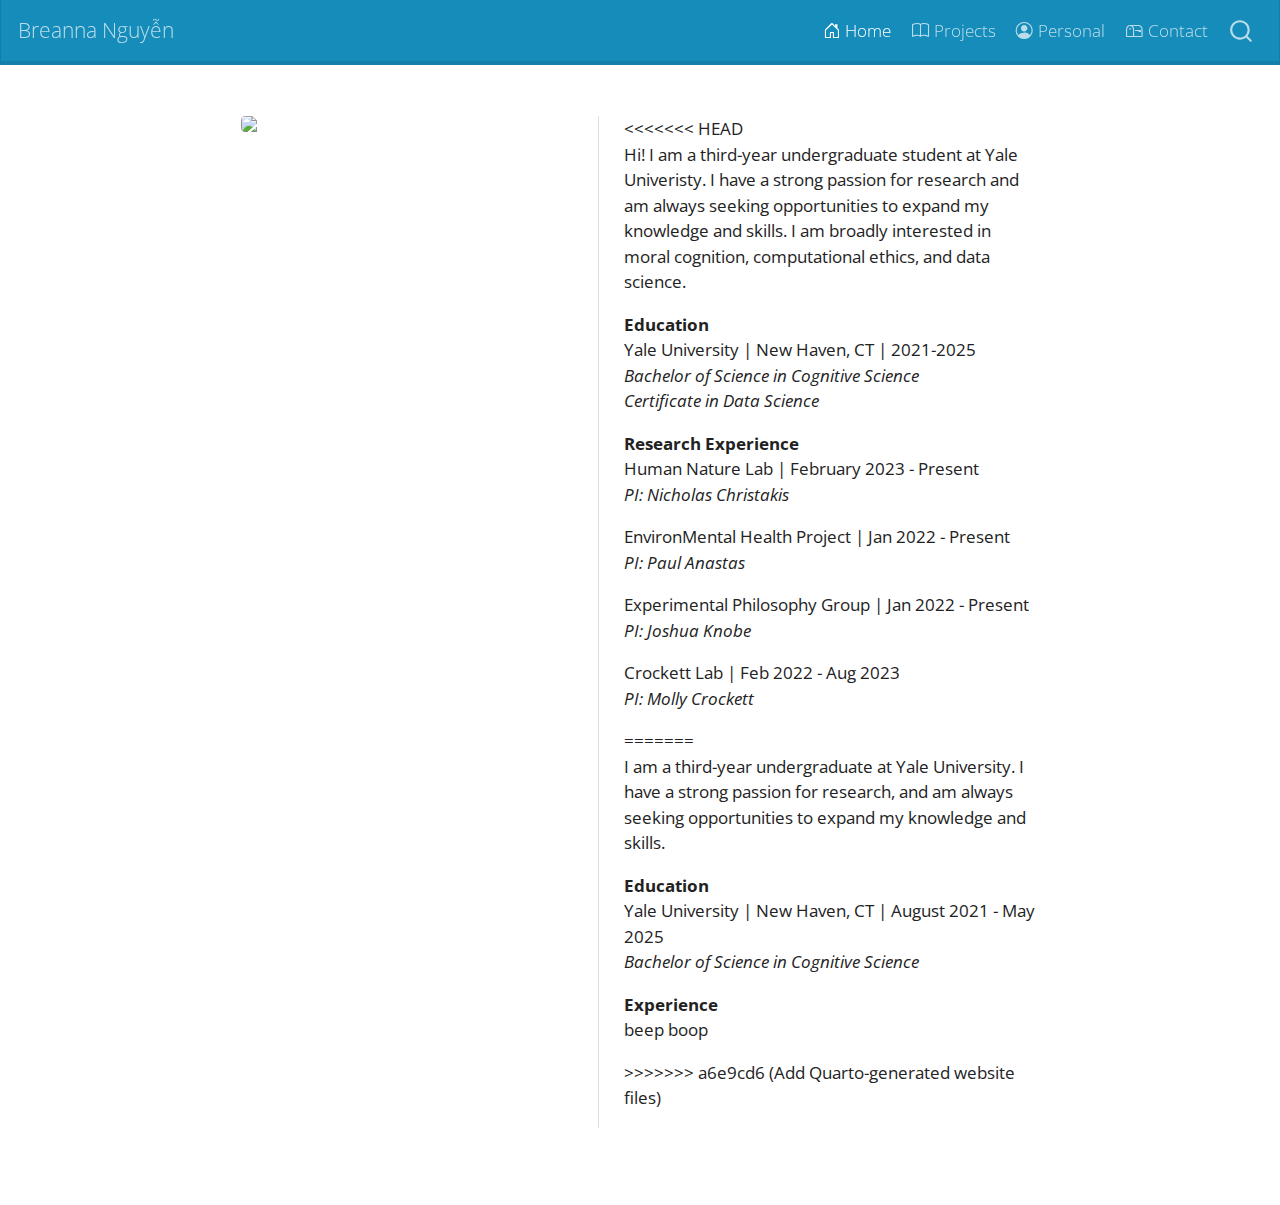
==== docs/index.html @ d38f8ed7 "Update website" ====
<!DOCTYPE html>
<html xmlns="http://www.w3.org/1999/xhtml" lang="en" xml:lang="en"><head>

<meta charset="utf-8">
<meta name="generator" content="quarto-1.3.361">

<meta name="viewport" content="width=device-width, initial-scale=1.0, user-scalable=yes">


<title>Breanna Nguyễn</title>
<style>
code{white-space: pre-wrap;}
span.smallcaps{font-variant: small-caps;}
div.columns{display: flex; gap: min(4vw, 1.5em);}
div.column{flex: auto; overflow-x: auto;}
div.hanging-indent{margin-left: 1.5em; text-indent: -1.5em;}
ul.task-list{list-style: none;}
ul.task-list li input[type="checkbox"] {
  width: 0.8em;
  margin: 0 0.8em 0.2em -1em; /* quarto-specific, see https://github.com/quarto-dev/quarto-cli/issues/4556 */ 
  vertical-align: middle;
}
</style>


<script src="site_libs/quarto-nav/quarto-nav.js"></script>
<script src="site_libs/quarto-nav/headroom.min.js"></script>
<script src="site_libs/clipboard/clipboard.min.js"></script>
<script src="site_libs/quarto-search/autocomplete.umd.js"></script>
<script src="site_libs/quarto-search/fuse.min.js"></script>
<script src="site_libs/quarto-search/quarto-search.js"></script>
<meta name="quarto:offset" content="./">
<link href="./favicon.png" rel="icon" type="image/png">
<script src="site_libs/quarto-html/quarto.js"></script>
<script src="site_libs/quarto-html/popper.min.js"></script>
<script src="site_libs/quarto-html/tippy.umd.min.js"></script>
<link href="site_libs/quarto-html/tippy.css" rel="stylesheet">
<link href="site_libs/quarto-html/quarto-syntax-highlighting.css" rel="stylesheet" id="quarto-text-highlighting-styles">
<script src="site_libs/bootstrap/bootstrap.min.js"></script>
<link href="site_libs/bootstrap/bootstrap-icons.css" rel="stylesheet">
<link href="site_libs/bootstrap/bootstrap.min.css" rel="stylesheet" id="quarto-bootstrap" data-mode="light">
<script id="quarto-search-options" type="application/json">{
  "location": "navbar",
  "copy-button": false,
  "collapse-after": 3,
  "panel-placement": "end",
  "type": "overlay",
  "limit": 20,
  "language": {
    "search-no-results-text": "No results",
    "search-matching-documents-text": "matching documents",
    "search-copy-link-title": "Copy link to search",
    "search-hide-matches-text": "Hide additional matches",
    "search-more-match-text": "more match in this document",
    "search-more-matches-text": "more matches in this document",
    "search-clear-button-title": "Clear",
    "search-detached-cancel-button-title": "Cancel",
    "search-submit-button-title": "Submit",
    "search-label": "Search"
  }
}</script>
<style>html{ scroll-behavior: smooth; }</style>


</head>

<body class="nav-fixed fullcontent">

<div id="quarto-search-results"></div>
  <header id="quarto-header" class="headroom fixed-top">
    <nav class="navbar navbar-expand-lg navbar-dark ">
      <div class="navbar-container container-fluid">
      <div class="navbar-brand-container">
    <a class="navbar-brand" href="./index.html">
    <span class="navbar-title">Breanna Nguyễn</span>
    </a>
  </div>
            <div id="quarto-search" class="" title="Search"></div>
          <button class="navbar-toggler" type="button" data-bs-toggle="collapse" data-bs-target="#navbarCollapse" aria-controls="navbarCollapse" aria-expanded="false" aria-label="Toggle navigation" onclick="if (window.quartoToggleHeadroom) { window.quartoToggleHeadroom(); }">
  <span class="navbar-toggler-icon"></span>
</button>
          <div class="collapse navbar-collapse" id="navbarCollapse">
            <ul class="navbar-nav navbar-nav-scroll ms-auto">
  <li class="nav-item">
    <a class="nav-link active" href="./index.html" rel="" target="" aria-current="page"><i class="bi bi-house-door" role="img">
</i> 
 <span class="menu-text">Home</span></a>
  </li>  
  <li class="nav-item">
    <a class="nav-link" href="./projects.html" rel="" target=""><i class="bi bi-book" role="img">
</i> 
 <span class="menu-text">Projects</span></a>
  </li>  
  <li class="nav-item">
    <a class="nav-link" href="./personal.html" rel="" target=""><i class="bi bi-person-circle" role="img">
</i> 
 <span class="menu-text">Personal</span></a>
  </li>  
  <li class="nav-item">
    <a class="nav-link" href="./contact.html" rel="" target=""><i class="bi bi-mailbox" role="img">
</i> 
 <span class="menu-text">Contact</span></a>
  </li>  
</ul>
            <div class="quarto-navbar-tools">
</div>
          </div> <!-- /navcollapse -->
      </div> <!-- /container-fluid -->
    </nav>
</header>
<!-- content -->
<div id="quarto-content" class="quarto-container page-columns page-rows-contents page-layout-article page-navbar">
<!-- sidebar -->
<!-- margin-sidebar -->
    
<!-- main -->
<div class="quarto-about-trestles">
  <div class="about-entity">
    <img src="me.jpg" class="about-image
  rounded " style="width: 20em;">
  </div>
  <div class="about-contents"><main class="content" id="quarto-document-content">
<<<<<<< HEAD
<p>Hi! I am a third-year undergraduate student at Yale Univeristy. I have a strong passion for research and am always seeking opportunities to expand my knowledge and skills. I am broadly interested in moral cognition, computational ethics, and data science.</p>
<p><strong>Education</strong><br>
Yale University | New Haven, CT | 2021-2025<br>
<em>Bachelor of Science in Cognitive Science</em><br>
<em>Certificate in Data Science</em></p>
<p><strong>Research Experience</strong><br>
Human Nature Lab | February 2023 - Present<br>
<em>PI: Nicholas Christakis</em></p>
<p>EnvironMental Health Project | Jan 2022 - Present<br>
<em>PI: Paul Anastas</em></p>
<p>Experimental Philosophy Group | Jan 2022 - Present<br>
<em>PI: Joshua Knobe</em></p>
<p>Crockett Lab | Feb 2022 - Aug 2023<br>
<em>PI: Molly Crockett</em></p>
=======
<p>I am a third-year undergraduate at Yale University. I have a strong passion for research, and am always seeking opportunities to expand my knowledge and skills.</p>
<p><strong>Education</strong><br>
Yale University | New Haven, CT | August 2021 - May 2025<br>
<em>Bachelor of Science in Cognitive Science</em></p>
<p><strong>Experience</strong><br>
beep boop</p>
>>>>>>> a6e9cd6 (Add Quarto-generated website files)


</main></div>
</div>
 <!-- /main -->
<script id="quarto-html-after-body" type="application/javascript">
window.document.addEventListener("DOMContentLoaded", function (event) {
  const toggleBodyColorMode = (bsSheetEl) => {
    const mode = bsSheetEl.getAttribute("data-mode");
    const bodyEl = window.document.querySelector("body");
    if (mode === "dark") {
      bodyEl.classList.add("quarto-dark");
      bodyEl.classList.remove("quarto-light");
    } else {
      bodyEl.classList.add("quarto-light");
      bodyEl.classList.remove("quarto-dark");
    }
  }
  const toggleBodyColorPrimary = () => {
    const bsSheetEl = window.document.querySelector("link#quarto-bootstrap");
    if (bsSheetEl) {
      toggleBodyColorMode(bsSheetEl);
    }
  }
  toggleBodyColorPrimary();  
  const isCodeAnnotation = (el) => {
    for (const clz of el.classList) {
      if (clz.startsWith('code-annotation-')) {                     
        return true;
      }
    }
    return false;
  }
  const clipboard = new window.ClipboardJS('.code-copy-button', {
    text: function(trigger) {
      const codeEl = trigger.previousElementSibling.cloneNode(true);
      for (const childEl of codeEl.children) {
        if (isCodeAnnotation(childEl)) {
          childEl.remove();
        }
      }
      return codeEl.innerText;
    }
  });
  clipboard.on('success', function(e) {
    // button target
    const button = e.trigger;
    // don't keep focus
    button.blur();
    // flash "checked"
    button.classList.add('code-copy-button-checked');
    var currentTitle = button.getAttribute("title");
    button.setAttribute("title", "Copied!");
    let tooltip;
    if (window.bootstrap) {
      button.setAttribute("data-bs-toggle", "tooltip");
      button.setAttribute("data-bs-placement", "left");
      button.setAttribute("data-bs-title", "Copied!");
      tooltip = new bootstrap.Tooltip(button, 
        { trigger: "manual", 
          customClass: "code-copy-button-tooltip",
          offset: [0, -8]});
      tooltip.show();    
    }
    setTimeout(function() {
      if (tooltip) {
        tooltip.hide();
        button.removeAttribute("data-bs-title");
        button.removeAttribute("data-bs-toggle");
        button.removeAttribute("data-bs-placement");
      }
      button.setAttribute("title", currentTitle);
      button.classList.remove('code-copy-button-checked');
    }, 1000);
    // clear code selection
    e.clearSelection();
  });
  function tippyHover(el, contentFn) {
    const config = {
      allowHTML: true,
      content: contentFn,
      maxWidth: 500,
      delay: 100,
      arrow: false,
      appendTo: function(el) {
          return el.parentElement;
      },
      interactive: true,
      interactiveBorder: 10,
      theme: 'quarto',
      placement: 'bottom-start'
    };
    window.tippy(el, config); 
  }
  const noterefs = window.document.querySelectorAll('a[role="doc-noteref"]');
  for (var i=0; i<noterefs.length; i++) {
    const ref = noterefs[i];
    tippyHover(ref, function() {
      // use id or data attribute instead here
      let href = ref.getAttribute('data-footnote-href') || ref.getAttribute('href');
      try { href = new URL(href).hash; } catch {}
      const id = href.replace(/^#\/?/, "");
      const note = window.document.getElementById(id);
      return note.innerHTML;
    });
  }
      let selectedAnnoteEl;
      const selectorForAnnotation = ( cell, annotation) => {
        let cellAttr = 'data-code-cell="' + cell + '"';
        let lineAttr = 'data-code-annotation="' +  annotation + '"';
        const selector = 'span[' + cellAttr + '][' + lineAttr + ']';
        return selector;
      }
      const selectCodeLines = (annoteEl) => {
        const doc = window.document;
        const targetCell = annoteEl.getAttribute("data-target-cell");
        const targetAnnotation = annoteEl.getAttribute("data-target-annotation");
        const annoteSpan = window.document.querySelector(selectorForAnnotation(targetCell, targetAnnotation));
        const lines = annoteSpan.getAttribute("data-code-lines").split(",");
        const lineIds = lines.map((line) => {
          return targetCell + "-" + line;
        })
        let top = null;
        let height = null;
        let parent = null;
        if (lineIds.length > 0) {
            //compute the position of the single el (top and bottom and make a div)
            const el = window.document.getElementById(lineIds[0]);
            top = el.offsetTop;
            height = el.offsetHeight;
            parent = el.parentElement.parentElement;
          if (lineIds.length > 1) {
            const lastEl = window.document.getElementById(lineIds[lineIds.length - 1]);
            const bottom = lastEl.offsetTop + lastEl.offsetHeight;
            height = bottom - top;
          }
          if (top !== null && height !== null && parent !== null) {
            // cook up a div (if necessary) and position it 
            let div = window.document.getElementById("code-annotation-line-highlight");
            if (div === null) {
              div = window.document.createElement("div");
              div.setAttribute("id", "code-annotation-line-highlight");
              div.style.position = 'absolute';
              parent.appendChild(div);
            }
            div.style.top = top - 2 + "px";
            div.style.height = height + 4 + "px";
            let gutterDiv = window.document.getElementById("code-annotation-line-highlight-gutter");
            if (gutterDiv === null) {
              gutterDiv = window.document.createElement("div");
              gutterDiv.setAttribute("id", "code-annotation-line-highlight-gutter");
              gutterDiv.style.position = 'absolute';
              const codeCell = window.document.getElementById(targetCell);
              const gutter = codeCell.querySelector('.code-annotation-gutter');
              gutter.appendChild(gutterDiv);
            }
            gutterDiv.style.top = top - 2 + "px";
            gutterDiv.style.height = height + 4 + "px";
          }
          selectedAnnoteEl = annoteEl;
        }
      };
      const unselectCodeLines = () => {
        const elementsIds = ["code-annotation-line-highlight", "code-annotation-line-highlight-gutter"];
        elementsIds.forEach((elId) => {
          const div = window.document.getElementById(elId);
          if (div) {
            div.remove();
          }
        });
        selectedAnnoteEl = undefined;
      };
      // Attach click handler to the DT
      const annoteDls = window.document.querySelectorAll('dt[data-target-cell]');
      for (const annoteDlNode of annoteDls) {
        annoteDlNode.addEventListener('click', (event) => {
          const clickedEl = event.target;
          if (clickedEl !== selectedAnnoteEl) {
            unselectCodeLines();
            const activeEl = window.document.querySelector('dt[data-target-cell].code-annotation-active');
            if (activeEl) {
              activeEl.classList.remove('code-annotation-active');
            }
            selectCodeLines(clickedEl);
            clickedEl.classList.add('code-annotation-active');
          } else {
            // Unselect the line
            unselectCodeLines();
            clickedEl.classList.remove('code-annotation-active');
          }
        });
      }
  const findCites = (el) => {
    const parentEl = el.parentElement;
    if (parentEl) {
      const cites = parentEl.dataset.cites;
      if (cites) {
        return {
          el,
          cites: cites.split(' ')
        };
      } else {
        return findCites(el.parentElement)
      }
    } else {
      return undefined;
    }
  };
  var bibliorefs = window.document.querySelectorAll('a[role="doc-biblioref"]');
  for (var i=0; i<bibliorefs.length; i++) {
    const ref = bibliorefs[i];
    const citeInfo = findCites(ref);
    if (citeInfo) {
      tippyHover(citeInfo.el, function() {
        var popup = window.document.createElement('div');
        citeInfo.cites.forEach(function(cite) {
          var citeDiv = window.document.createElement('div');
          citeDiv.classList.add('hanging-indent');
          citeDiv.classList.add('csl-entry');
          var biblioDiv = window.document.getElementById('ref-' + cite);
          if (biblioDiv) {
            citeDiv.innerHTML = biblioDiv.innerHTML;
          }
          popup.appendChild(citeDiv);
        });
        return popup.innerHTML;
      });
    }
  }
});
</script>
</div> <!-- /content -->



<script src="site_libs/quarto-html/zenscroll-min.js"></script>
</body></html>
---- docs/site_libs/quarto-html/tippy.css ----
.tippy-box[data-animation=fade][data-state=hidden]{opacity:0}[data-tippy-root]{max-width:calc(100vw - 10px)}.tippy-box{position:relative;background-color:#333;color:#fff;border-radius:4px;font-size:14px;line-height:1.4;white-space:normal;outline:0;transition-property:transform,visibility,opacity}.tippy-box[data-placement^=top]>.tippy-arrow{bottom:0}.tippy-box[data-placement^=top]>.tippy-arrow:before{bottom:-7px;left:0;border-width:8px 8px 0;border-top-color:initial;transform-origin:center top}.tippy-box[data-placement^=bottom]>.tippy-arrow{top:0}.tippy-box[data-placement^=bottom]>.tippy-arrow:before{top:-7px;left:0;border-width:0 8px 8px;border-bottom-color:initial;transform-origin:center bottom}.tippy-box[data-placement^=left]>.tippy-arrow{right:0}.tippy-box[data-placement^=left]>.tippy-arrow:before{border-width:8px 0 8px 8px;border-left-color:initial;right:-7px;transform-origin:center left}.tippy-box[data-placement^=right]>.tippy-arrow{left:0}.tippy-box[data-placement^=right]>.tippy-arrow:before{left:-7px;border-width:8px 8px 8px 0;border-right-color:initial;transform-origin:center right}.tippy-box[data-inertia][data-state=visible]{transition-timing-function:cubic-bezier(.54,1.5,.38,1.11)}.tippy-arrow{width:16px;height:16px;color:#333}.tippy-arrow:before{content:"";position:absolute;border-color:transparent;border-style:solid}.tippy-content{position:relative;padding:5px 9px;z-index:1}
---- docs/site_libs/quarto-html/quarto-syntax-highlighting.css ----
/* quarto syntax highlight colors */
:root {
  --quarto-hl-ot-color: #003B4F;
  --quarto-hl-at-color: #657422;
  --quarto-hl-ss-color: #20794D;
  --quarto-hl-an-color: #5E5E5E;
  --quarto-hl-fu-color: #4758AB;
  --quarto-hl-st-color: #20794D;
  --quarto-hl-cf-color: #003B4F;
  --quarto-hl-op-color: #5E5E5E;
  --quarto-hl-er-color: #AD0000;
  --quarto-hl-bn-color: #AD0000;
  --quarto-hl-al-color: #AD0000;
  --quarto-hl-va-color: #111111;
  --quarto-hl-bu-color: inherit;
  --quarto-hl-ex-color: inherit;
  --quarto-hl-pp-color: #AD0000;
  --quarto-hl-in-color: #5E5E5E;
  --quarto-hl-vs-color: #20794D;
  --quarto-hl-wa-color: #5E5E5E;
  --quarto-hl-do-color: #5E5E5E;
  --quarto-hl-im-color: #00769E;
  --quarto-hl-ch-color: #20794D;
  --quarto-hl-dt-color: #AD0000;
  --quarto-hl-fl-color: #AD0000;
  --quarto-hl-co-color: #5E5E5E;
  --quarto-hl-cv-color: #5E5E5E;
  --quarto-hl-cn-color: #8f5902;
  --quarto-hl-sc-color: #5E5E5E;
  --quarto-hl-dv-color: #AD0000;
  --quarto-hl-kw-color: #003B4F;
}

/* other quarto variables */
:root {
  --quarto-font-monospace: SFMono-Regular, Menlo, Monaco, Consolas, "Liberation Mono", "Courier New", monospace;
}

pre > code.sourceCode > span {
  color: #003B4F;
}

code span {
  color: #003B4F;
}

code.sourceCode > span {
  color: #003B4F;
}

div.sourceCode,
div.sourceCode pre.sourceCode {
  color: #003B4F;
}

code span.ot {
  color: #003B4F;
  font-style: inherit;
}

code span.at {
  color: #657422;
  font-style: inherit;
}

code span.ss {
  color: #20794D;
  font-style: inherit;
}

code span.an {
  color: #5E5E5E;
  font-style: inherit;
}

code span.fu {
  color: #4758AB;
  font-style: inherit;
}

code span.st {
  color: #20794D;
  font-style: inherit;
}

code span.cf {
  color: #003B4F;
  font-style: inherit;
}

code span.op {
  color: #5E5E5E;
  font-style: inherit;
}

code span.er {
  color: #AD0000;
  font-style: inherit;
}

code span.bn {
  color: #AD0000;
  font-style: inherit;
}

code span.al {
  color: #AD0000;
  font-style: inherit;
}

code span.va {
  color: #111111;
  font-style: inherit;
}

code span.bu {
  font-style: inherit;
}

code span.ex {
  font-style: inherit;
}

code span.pp {
  color: #AD0000;
  font-style: inherit;
}

code span.in {
  color: #5E5E5E;
  font-style: inherit;
}

code span.vs {
  color: #20794D;
  font-style: inherit;
}

code span.wa {
  color: #5E5E5E;
  font-style: italic;
}

code span.do {
  color: #5E5E5E;
  font-style: italic;
}

code span.im {
  color: #00769E;
  font-style: inherit;
}

code span.ch {
  color: #20794D;
  font-style: inherit;
}

code span.dt {
  color: #AD0000;
  font-style: inherit;
}

code span.fl {
  color: #AD0000;
  font-style: inherit;
}

code span.co {
  color: #5E5E5E;
  font-style: inherit;
}

code span.cv {
  color: #5E5E5E;
  font-style: italic;
}

code span.cn {
  color: #8f5902;
  font-style: inherit;
}

code span.sc {
  color: #5E5E5E;
  font-style: inherit;
}

code span.dv {
  color: #AD0000;
  font-style: inherit;
}

code span.kw {
  color: #003B4F;
  font-style: inherit;
}

.prevent-inlining {
  content: "</";
}

/*# sourceMappingURL=debc5d5d77c3f9108843748ff7464032.css.map */
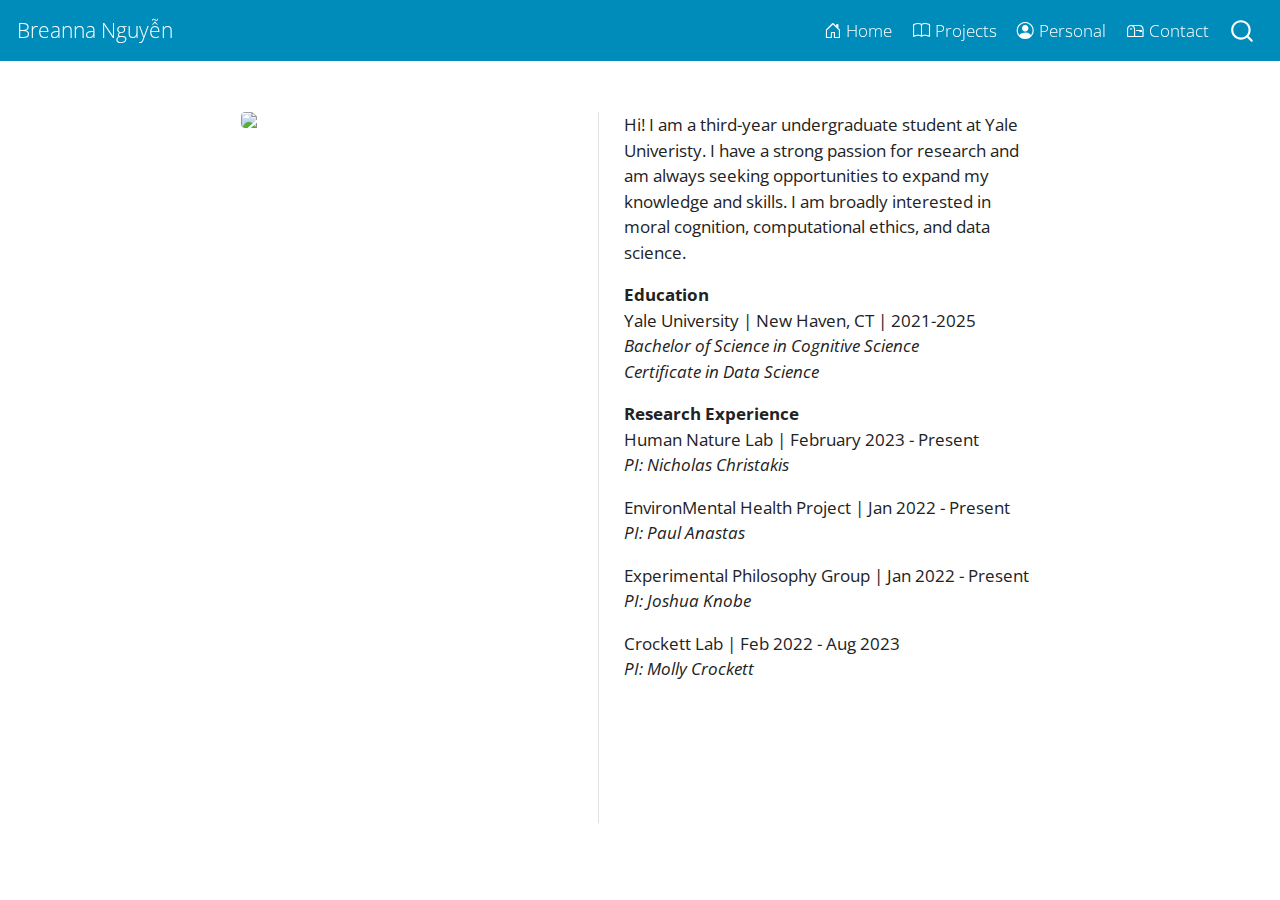
==== commit c9c4169f: "Update website test" ====
--- a/docs/index.html
+++ b/docs/index.html
@@ -120,7 +120,6 @@
   rounded " style="width: 20em;">
   </div>
   <div class="about-contents"><main class="content" id="quarto-document-content">
-<<<<<<< HEAD
 <p>Hi! I am a third-year undergraduate student at Yale Univeristy. I have a strong passion for research and am always seeking opportunities to expand my knowledge and skills. I am broadly interested in moral cognition, computational ethics, and data science.</p>
 <p><strong>Education</strong><br>
 Yale University | New Haven, CT | 2021-2025<br>
@@ -135,14 +134,6 @@
 <em>PI: Joshua Knobe</em></p>
 <p>Crockett Lab | Feb 2022 - Aug 2023<br>
 <em>PI: Molly Crockett</em></p>
-=======
-<p>I am a third-year undergraduate at Yale University. I have a strong passion for research, and am always seeking opportunities to expand my knowledge and skills.</p>
-<p><strong>Education</strong><br>
-Yale University | New Haven, CT | August 2021 - May 2025<br>
-<em>Bachelor of Science in Cognitive Science</em></p>
-<p><strong>Experience</strong><br>
-beep boop</p>
->>>>>>> a6e9cd6 (Add Quarto-generated website files)
 
 
 </main></div>
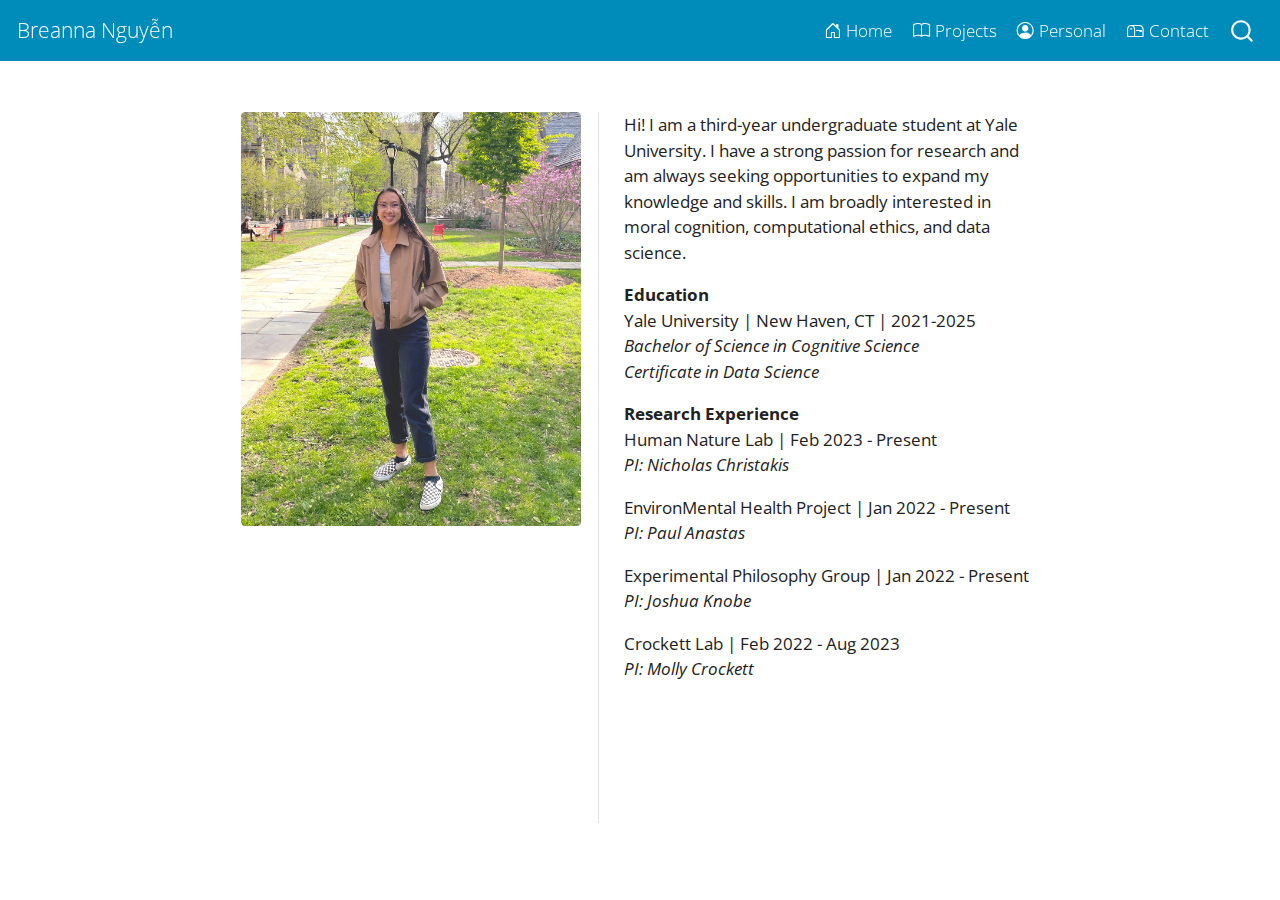
==== commit be0e9895: "Update website" ====
--- a/docs/index.html
+++ b/docs/index.html
@@ -116,17 +116,17 @@
 <!-- main -->
 <div class="quarto-about-trestles">
   <div class="about-entity">
-    <img src="me.jpg" class="about-image
+    <img src="me.jpeg" class="about-image
   rounded " style="width: 20em;">
   </div>
   <div class="about-contents"><main class="content" id="quarto-document-content">
-<p>Hi! I am a third-year undergraduate student at Yale Univeristy. I have a strong passion for research and am always seeking opportunities to expand my knowledge and skills. I am broadly interested in moral cognition, computational ethics, and data science.</p>
+<p>Hi! I am a third-year undergraduate student at Yale University. I have a strong passion for research and am always seeking opportunities to expand my knowledge and skills. I am broadly interested in moral cognition, computational ethics, and data science.</p>
 <p><strong>Education</strong><br>
 Yale University | New Haven, CT | 2021-2025<br>
 <em>Bachelor of Science in Cognitive Science</em><br>
 <em>Certificate in Data Science</em></p>
 <p><strong>Research Experience</strong><br>
-Human Nature Lab | February 2023 - Present<br>
+Human Nature Lab | Feb 2023 - Present<br>
 <em>PI: Nicholas Christakis</em></p>
 <p>EnvironMental Health Project | Jan 2022 - Present<br>
 <em>PI: Paul Anastas</em></p>
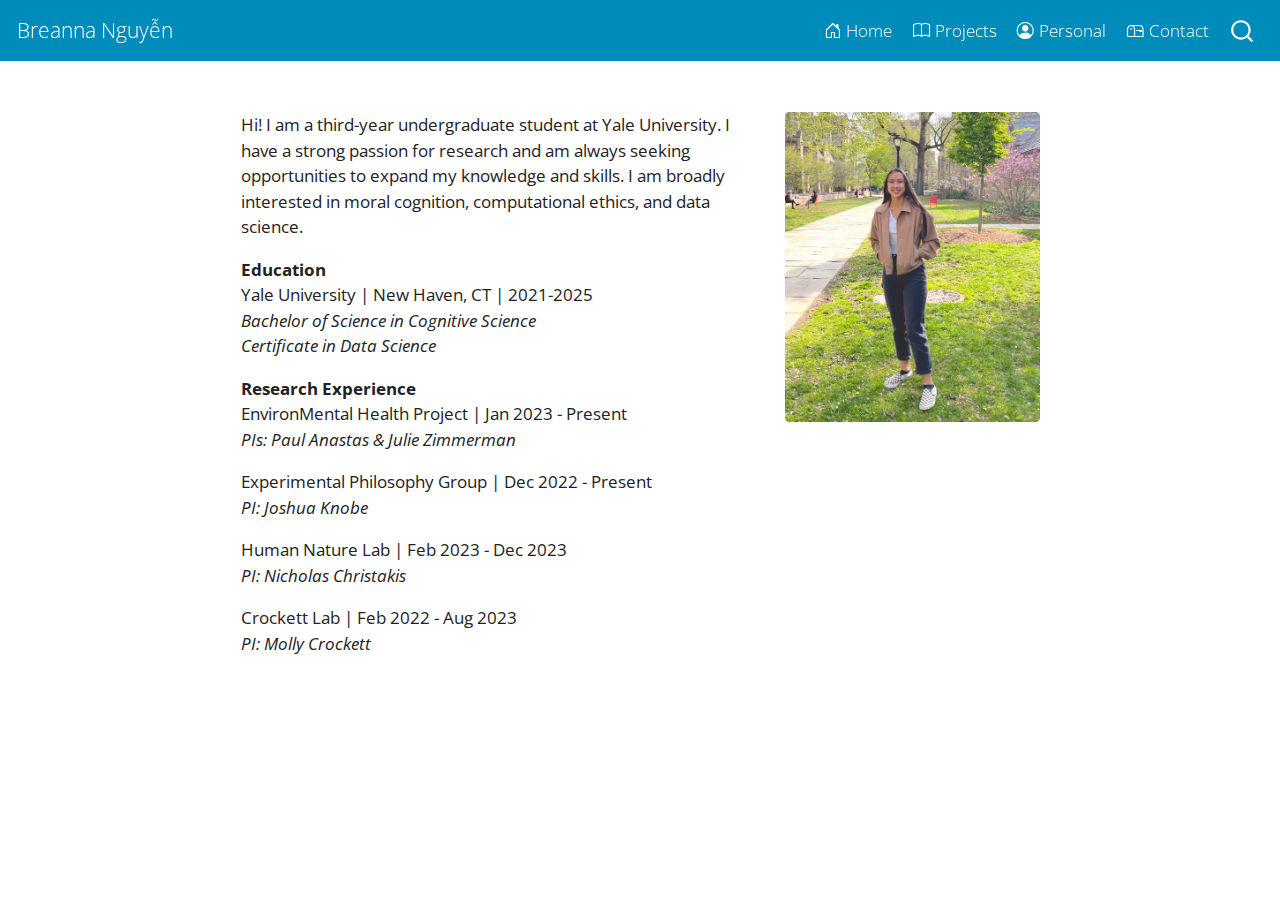
==== commit dd220ab8: "update website" ====
--- a/docs/index.html
+++ b/docs/index.html
@@ -114,29 +114,31 @@
 <!-- margin-sidebar -->
     
 <!-- main -->
-<div class="quarto-about-trestles">
+<div class="quarto-about-solana column-body">
   <div class="about-entity">
-    <img src="me.jpeg" class="about-image
-  rounded " style="width: 20em;">
-  </div>
-  <div class="about-contents"><main class="content" id="quarto-document-content">
+    <div class="entity-contents">
+      <div class="about-contents"><main class="content" id="quarto-document-content">
 <p>Hi! I am a third-year undergraduate student at Yale University. I have a strong passion for research and am always seeking opportunities to expand my knowledge and skills. I am broadly interested in moral cognition, computational ethics, and data science.</p>
 <p><strong>Education</strong><br>
 Yale University | New Haven, CT | 2021-2025<br>
 <em>Bachelor of Science in Cognitive Science</em><br>
 <em>Certificate in Data Science</em></p>
 <p><strong>Research Experience</strong><br>
-Human Nature Lab | Feb 2023 - Present<br>
+EnvironMental Health Project | Jan 2023 - Present<br>
+<em>PIs: Paul Anastas &amp; Julie Zimmerman</em></p>
+<p>Experimental Philosophy Group | Dec 2022 - Present<br>
+<em>PI: Joshua Knobe</em></p>
+<p>Human Nature Lab | Feb 2023 - Dec 2023<br>
 <em>PI: Nicholas Christakis</em></p>
-<p>EnvironMental Health Project | Jan 2022 - Present<br>
-<em>PI: Paul Anastas</em></p>
-<p>Experimental Philosophy Group | Jan 2022 - Present<br>
-<em>PI: Joshua Knobe</em></p>
 <p>Crockett Lab | Feb 2022 - Aug 2023<br>
 <em>PI: Molly Crockett</em></p>
 
 
 </main></div>
+    </div>
+    <img src="me.jpeg" class="about-image
+  rounded " style="width: 15em;">
+  </div>
 </div>
  <!-- /main -->
 <script id="quarto-html-after-body" type="application/javascript">
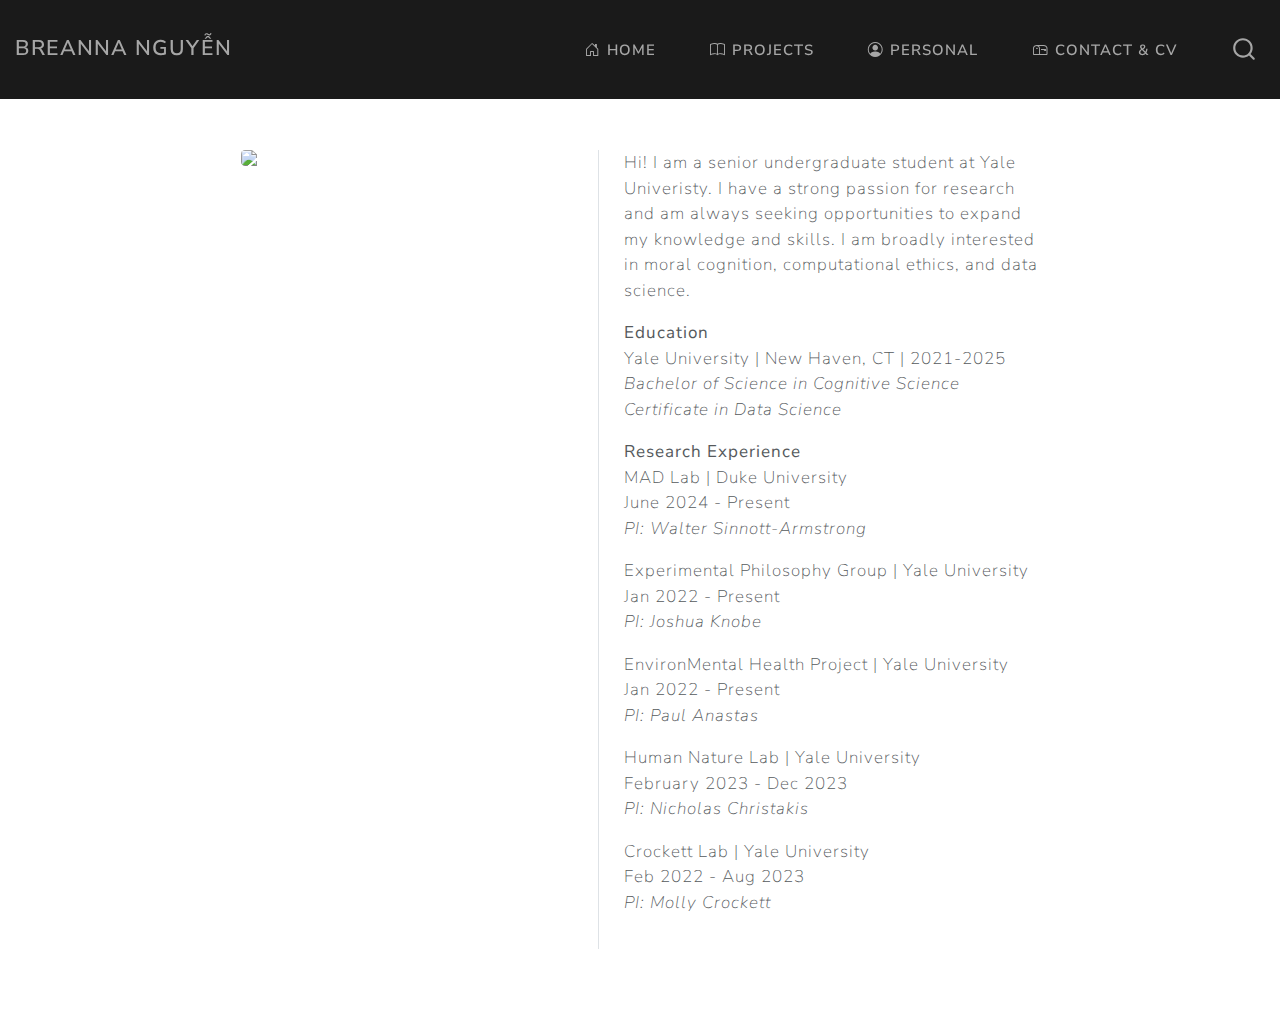
==== commit e941ddf1: "update website" ====
--- a/docs/index.html
+++ b/docs/index.html
@@ -99,7 +99,7 @@
   <li class="nav-item">
     <a class="nav-link" href="./contact.html" rel="" target=""><i class="bi bi-mailbox" role="img">
 </i> 
- <span class="menu-text">Contact</span></a>
+ <span class="menu-text">Contact &amp; CV</span></a>
   </li>  
 </ul>
             <div class="quarto-navbar-tools">
@@ -114,31 +114,36 @@
 <!-- margin-sidebar -->
     
 <!-- main -->
-<div class="quarto-about-solana column-body">
+<div class="quarto-about-trestles">
   <div class="about-entity">
-    <div class="entity-contents">
-      <div class="about-contents"><main class="content" id="quarto-document-content">
-<p>Hi! I am a third-year undergraduate student at Yale University. I have a strong passion for research and am always seeking opportunities to expand my knowledge and skills. I am broadly interested in moral cognition, computational ethics, and data science.</p>
+    <img src="me2.jpg" class="about-image
+  rounded " style="width: 20em;">
+  </div>
+  <div class="about-contents"><main class="content" id="quarto-document-content">
+<p>Hi! I am a senior undergraduate student at Yale Univeristy. I have a strong passion for research and am always seeking opportunities to expand my knowledge and skills. I am broadly interested in moral cognition, computational ethics, and data science.</p>
 <p><strong>Education</strong><br>
 Yale University | New Haven, CT | 2021-2025<br>
 <em>Bachelor of Science in Cognitive Science</em><br>
 <em>Certificate in Data Science</em></p>
 <p><strong>Research Experience</strong><br>
-EnvironMental Health Project | Jan 2023 - Present<br>
-<em>PIs: Paul Anastas &amp; Julie Zimmerman</em></p>
-<p>Experimental Philosophy Group | Dec 2022 - Present<br>
+MAD Lab | Duke University<br>
+June 2024 - Present<br>
+<em>PI: Walter Sinnott-Armstrong</em></p>
+<p>Experimental Philosophy Group | Yale University<br>
+Jan 2022 - Present<br>
 <em>PI: Joshua Knobe</em></p>
-<p>Human Nature Lab | Feb 2023 - Dec 2023<br>
+<p>EnvironMental Health Project | Yale University<br>
+Jan 2022 - Present<br>
+<em>PI: Paul Anastas</em></p>
+<p>Human Nature Lab | Yale University<br>
+February 2023 - Dec 2023<br>
 <em>PI: Nicholas Christakis</em></p>
-<p>Crockett Lab | Feb 2022 - Aug 2023<br>
+<p>Crockett Lab | Yale University<br>
+Feb 2022 - Aug 2023<br>
 <em>PI: Molly Crockett</em></p>
 
 
 </main></div>
-    </div>
-    <img src="me.jpeg" class="about-image
-  rounded " style="width: 15em;">
-  </div>
 </div>
  <!-- /main -->
 <script id="quarto-html-after-body" type="application/javascript">
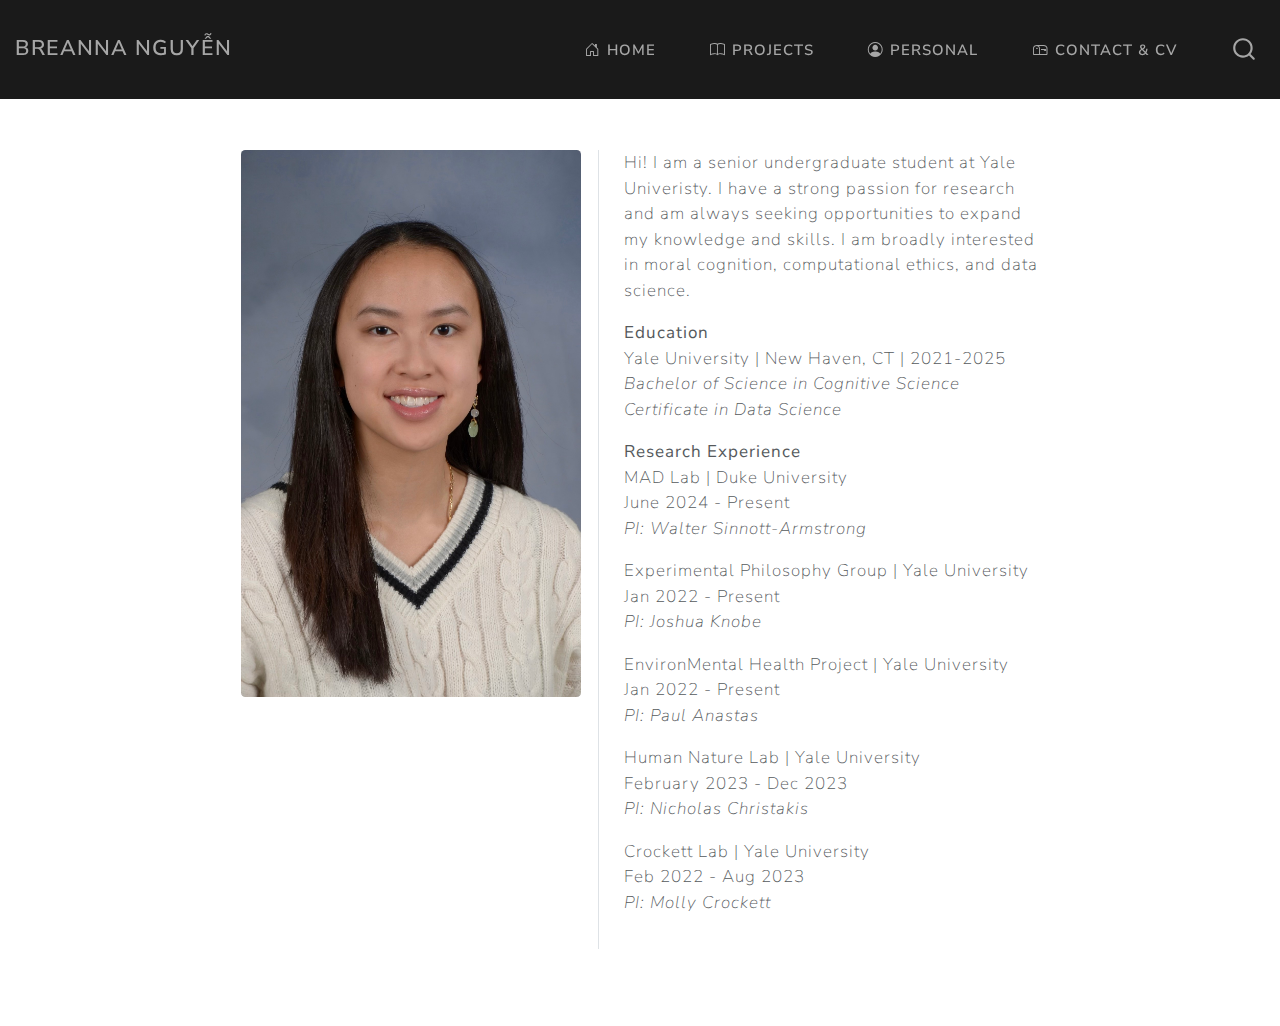
==== commit af4f2ae3: "update website" ====
--- a/docs/index.html
+++ b/docs/index.html
@@ -116,7 +116,7 @@
 <!-- main -->
 <div class="quarto-about-trestles">
   <div class="about-entity">
-    <img src="me2.jpg" class="about-image
+    <img src="headshot.jpeg" class="about-image
   rounded " style="width: 20em;">
   </div>
   <div class="about-contents"><main class="content" id="quarto-document-content">
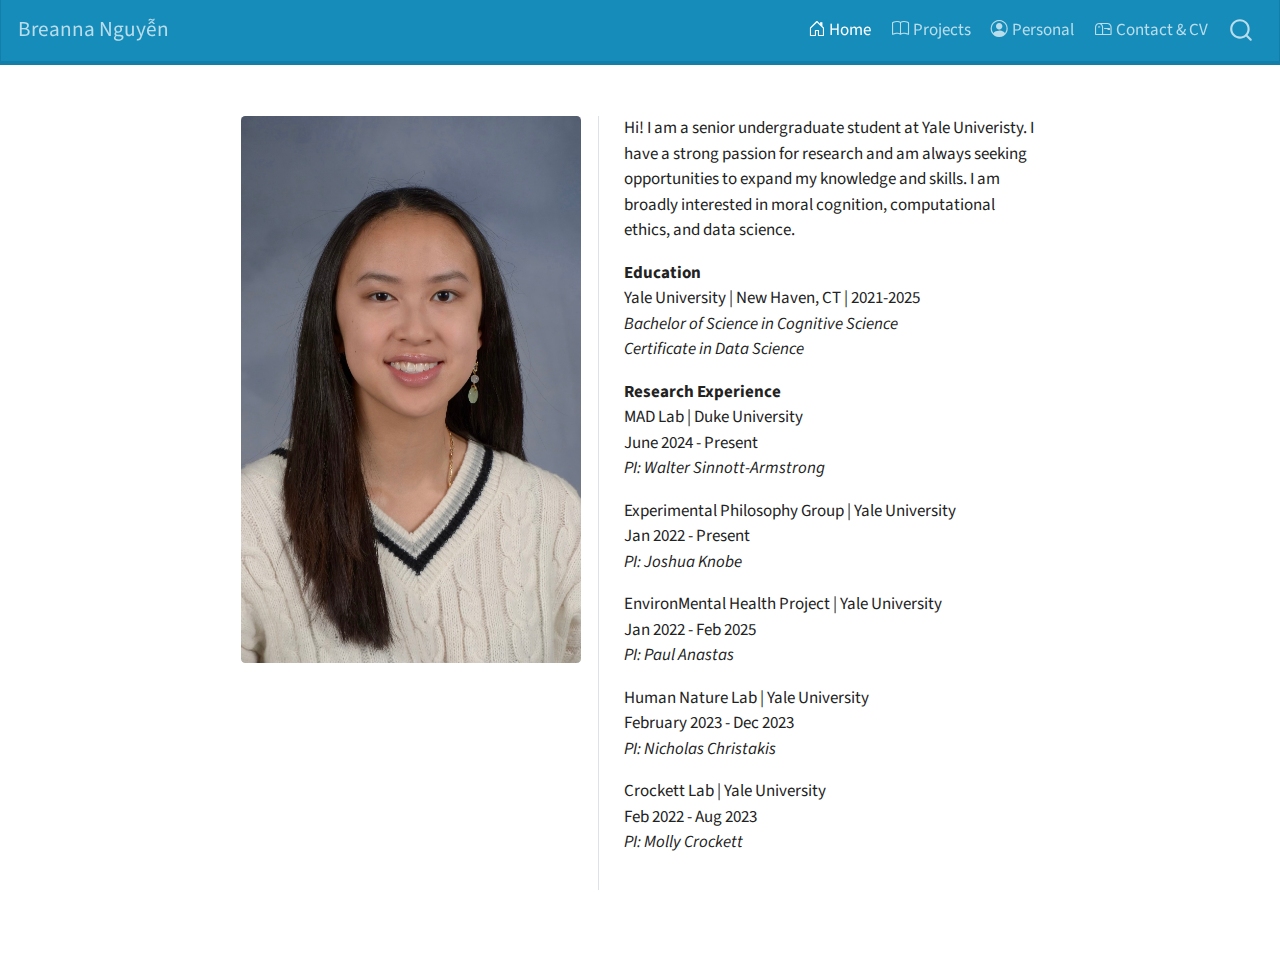
==== commit e67c13a5: "udpate wensite" ====
--- a/docs/index.html
+++ b/docs/index.html
@@ -116,7 +116,7 @@
 <!-- main -->
 <div class="quarto-about-trestles">
   <div class="about-entity">
-    <img src="headshot.jpeg" class="about-image
+    <img src="media/headshot.jpeg" class="about-image
   rounded " style="width: 20em;">
   </div>
   <div class="about-contents"><main class="content" id="quarto-document-content">
@@ -133,7 +133,7 @@
 Jan 2022 - Present<br>
 <em>PI: Joshua Knobe</em></p>
 <p>EnvironMental Health Project | Yale University<br>
-Jan 2022 - Present<br>
+Jan 2022 - Feb 2025<br>
 <em>PI: Paul Anastas</em></p>
 <p>Human Nature Lab | Yale University<br>
 February 2023 - Dec 2023<br>
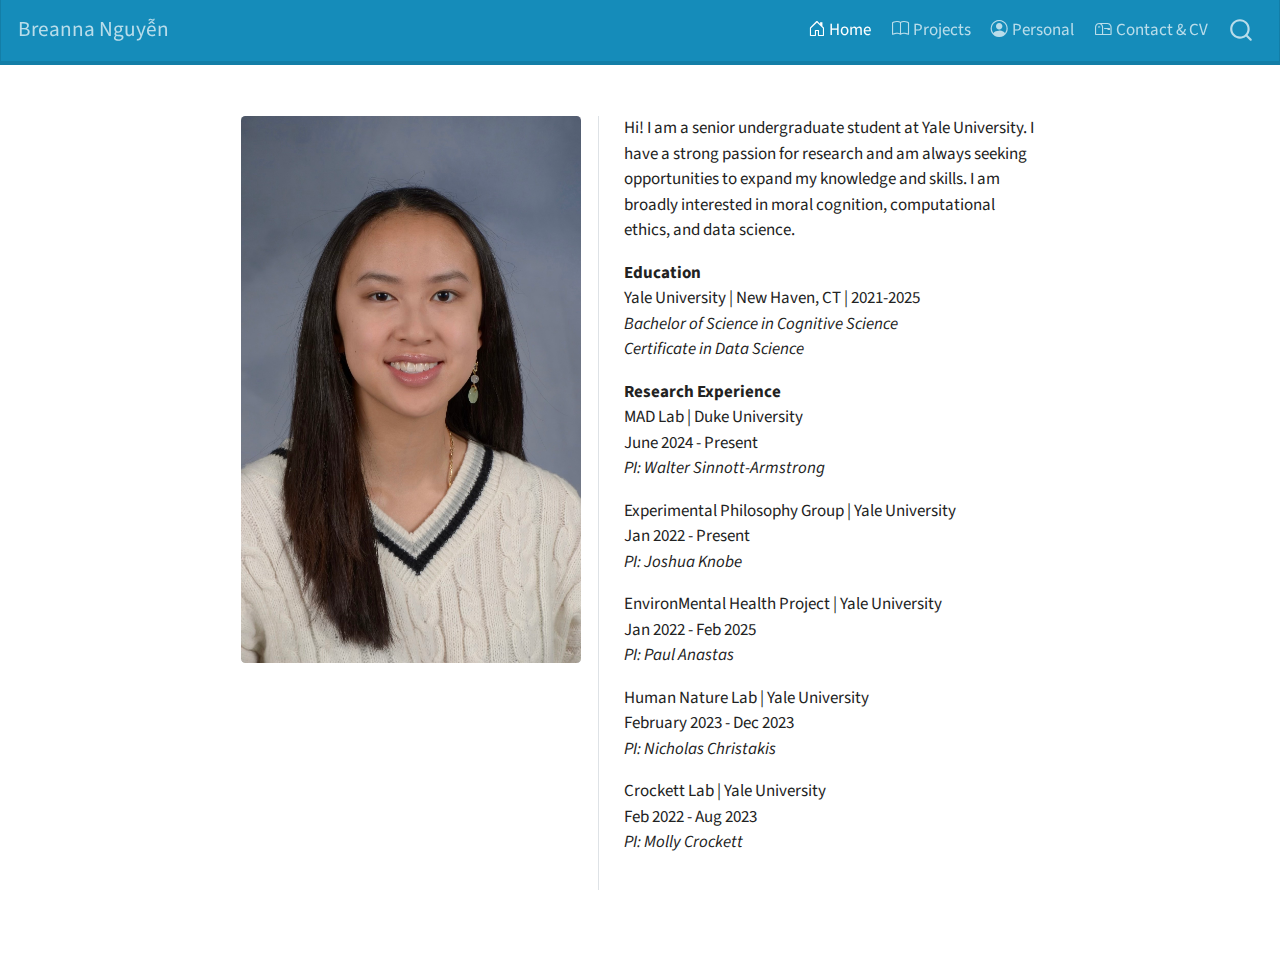
==== commit e0e69700: "update website" ====
--- a/docs/index.html
+++ b/docs/index.html
@@ -120,7 +120,7 @@
   rounded " style="width: 20em;">
   </div>
   <div class="about-contents"><main class="content" id="quarto-document-content">
-<p>Hi! I am a senior undergraduate student at Yale Univeristy. I have a strong passion for research and am always seeking opportunities to expand my knowledge and skills. I am broadly interested in moral cognition, computational ethics, and data science.</p>
+<p>Hi! I am a senior undergraduate student at Yale University. I have a strong passion for research and am always seeking opportunities to expand my knowledge and skills. I am broadly interested in moral cognition, computational ethics, and data science.</p>
 <p><strong>Education</strong><br>
 Yale University | New Haven, CT | 2021-2025<br>
 <em>Bachelor of Science in Cognitive Science</em><br>
